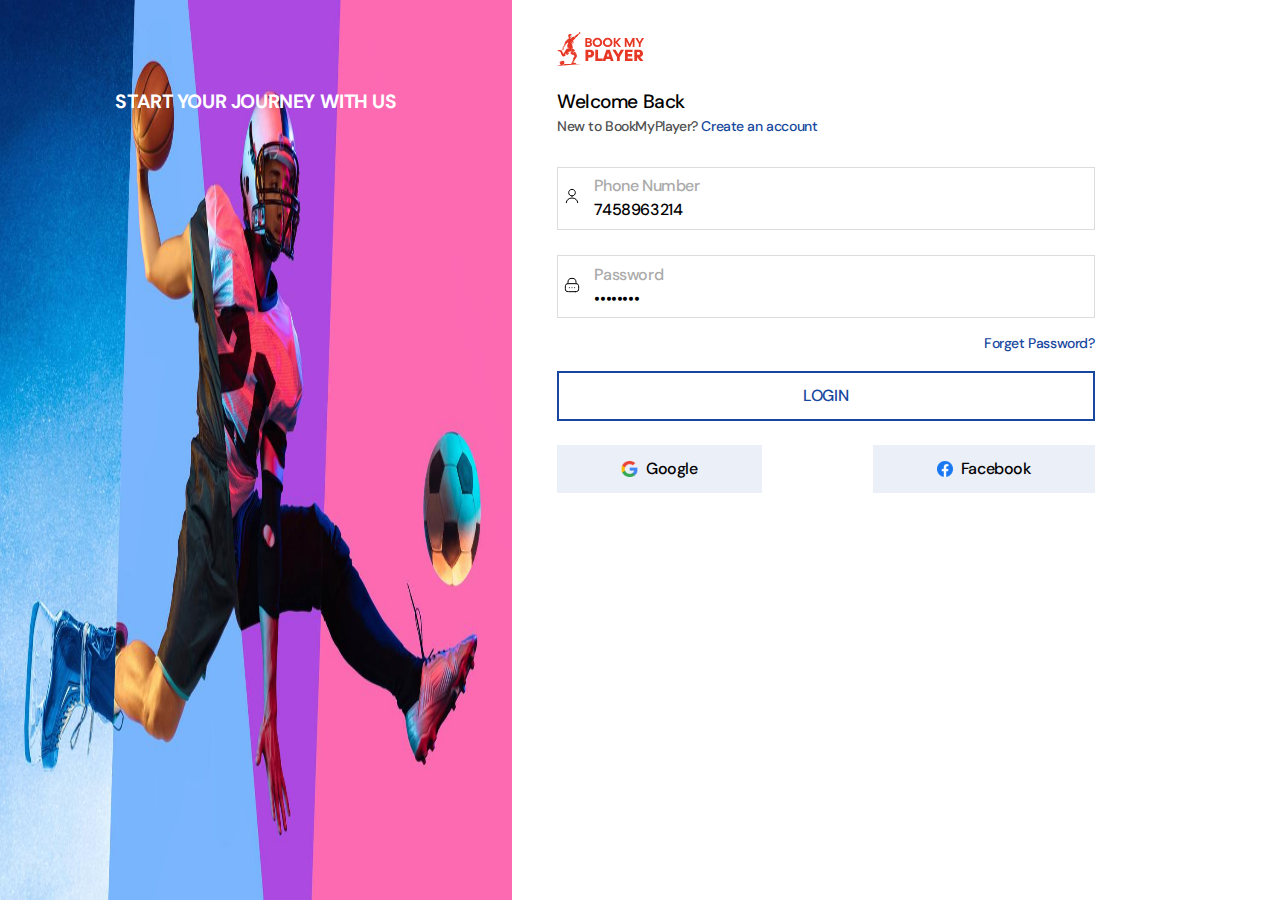
==== index.html @ 10d96722 "changes" ====
<!DOCTYPE html>
<html lang="en">
<head>
    <meta charset="UTF-8">
    <meta name="viewport" content="width=device-width, initial-scale=1.0">
    <title>Document</title>
    <link rel="stylesheet" href="login_desktop.css">
    <!-- font dm sans link  -->

    <link rel="preconnect" href="https://fonts.googleapis.com">
    <link rel="preconnect" href="https://fonts.gstatic.com" crossorigin>
    <link href="https://fonts.googleapis.com/css2?family=DM+Sans:opsz@9..40&display=swap" rel="stylesheet">
</head>
<body>
    <main class="login_desktop_container">
        <div class="login_img">
            <img src="player.png" alt="" class="player_img">
                <p class="common-fonts login_note">start your journey with us</p>
        </div>
        <div class="section_right">
            <img src="logo.svg" alt="" class="login_logo">
            <p class="common-fonts login_welcome">Welcome Back</p>
            <p class="common-fonts login_create_acc">New to BookMyPlayer? <span>Create an account</span> </p>
            <div class="login_fields">
                <div class="main-card-img">
                    <img src="user.svg" alt="" class="login_icon">
                </div>
                <div class="login_username_section">
                    <label class="common-fonts login_username">Phone Number</label>
                    <input type="text" class="common-fonts login_username-input" value="7458963214">
                </div>
            </div>
            <div class="login_fields">
                <div class="main-card-img">
                    <img src="lock.svg" alt="" class="login_icon">
                </div>
                <div class="login_username_section">
                    <label class="common-fonts login_username">Password</label>
                    <input type="password" class="common-fonts login_username-input" value="password">
                </div>
            </div>
            <div class="login_forget">
                <p class="common-fonts login_forget_password">Forget Password?</p>
            </div>
            <div class="login_button">
                <button class="common-fonts login_btn_val">login</button>
        </div>

        <div class="login_media">
           <button class="login_media_btn common-fonts">  <img src="google.svg" alt=""> <span>Google</span> </button>
           <button class="login_media_btn common-fonts">  <img src="facebook.svg" alt=""> <span>Facebook</span> </button>
        </div>
        <div>

        </div>
        </div>
    </main>
</body>
</html>
---- login_desktop.css ----
* {
    margin: 0;
    padding: 0;
    box-sizing: border-box;
}

/* general css start  */

:root {
    --white: #fff;
    --black: #000;
    --acc-color: #17479E;
    --border-color: #dcdcdc;
    --light-grey: #AAA;
    --active-bg: #C7DBFF;
    --search-bg: #fcfcfc;
    --btn-red: #E73725;
    --font-color: #505050;
    --light-bg: #f8f8f8;
    --save-btn: #077838;
}

.common-fonts {
    color: #000;
    font-family: DM Sans;
    font-size: 0.875rem;
    font-style: normal;
    font-weight: 500;
    line-height: 1.5rem;
    letter-spacing: -0.02563rem;
}

.login_desktop_container {
    display: flex;
    align-items: flex-start; /* Align items at the top of the container */
}

.login_img {
    position: relative;
    width: 40%;
}

.login_img img {
    width: 100%;
    height:100vh;

}

.login_note {
    position: absolute;
    top: 10%;
    left: 50%; 
    transform: translateX(-50%); 
    font-size: 1.2rem;
    font-style: normal;
    font-weight: 700;
    text-transform: uppercase;
    color: var(--white); 
    text-align: center;
    width:100%;
}

.login_welcome{
    font-size: 1.2rem;
    margin-left: 2.81rem;
}

.login_create_acc{
    color:var(--font-color);
    margin-left: 2.81rem;
    margin-bottom: 1rem;
}

.login_create_acc span{
    color:var(--acc-color);
    cursor: pointer;
}

.section_right{
    width:60%;
}

.login_fields {
    border: 1px solid var(--border-color);
    display: flex;
    align-items: center;
    justify-content: start;
    margin:0.8rem 2.81rem;
    padding: 0.4rem;
    cursor: pointer;
    width:70%;
}

.login_icon {
    margin-right: 0.88rem;
}


.login_username_section {
    width: 100%;
}

.login_username {
    color: var(--light-grey);
    font-size: 1rem;
}

.login_username-input {
    font-size: 1rem;
    outline: none;
    border: none; 
    width: 100%;
}

.login_button {
    width: 70%; 
    border: 1px solid var(--acc-color);
    color: var(--acc-color);
    margin-left: 2.81rem;
}

.login_btn_val {
    text-align: center;
    width: 100%;
    height: 3rem;
    cursor: pointer;
    border: 1px solid var(--acc-color);
    color:var(--acc-color);
    background-color: var(--white);
    cursor: pointer;
    font-size: 1rem;
    text-transform: uppercase;
}

.login_btn_val:hover{
    color: var(--white);
    background-color: var(--acc-color);
    transition: all 0.5s ease-in-out;
    
}

.section_right{
    display: flex;
    flex-direction: column;
    justify-content: center;
    align-items: start;
}

.login_logo{
    margin-top: 2rem;
    margin-left: 2.81rem;
    margin-bottom: 1.5rem;
}

.login_forget{
    width: 70%;
   display: flex;
   justify-content: end;
   margin-left: 2.81rem;
   margin-bottom: 1rem;
   cursor: pointer;
 
}

.login_forget_password{
    color:var(--acc-color);
}

.login_media{
    width:70%;
    display: flex;
    justify-content: space-between;
    align-items: center;
    margin-left: 2.81rem;

}

.login_media_btn{
    background-color: #EBEFF8;
    padding: 0.75rem 4rem;
    display: flex;
    justify-content: center;
    align-items: center;
    border: none;
    margin-top: 1.5rem;
    font-size: 1rem;
    cursor: pointer;
}

.login_media_btn img{
    margin-right: 0.5rem;
}
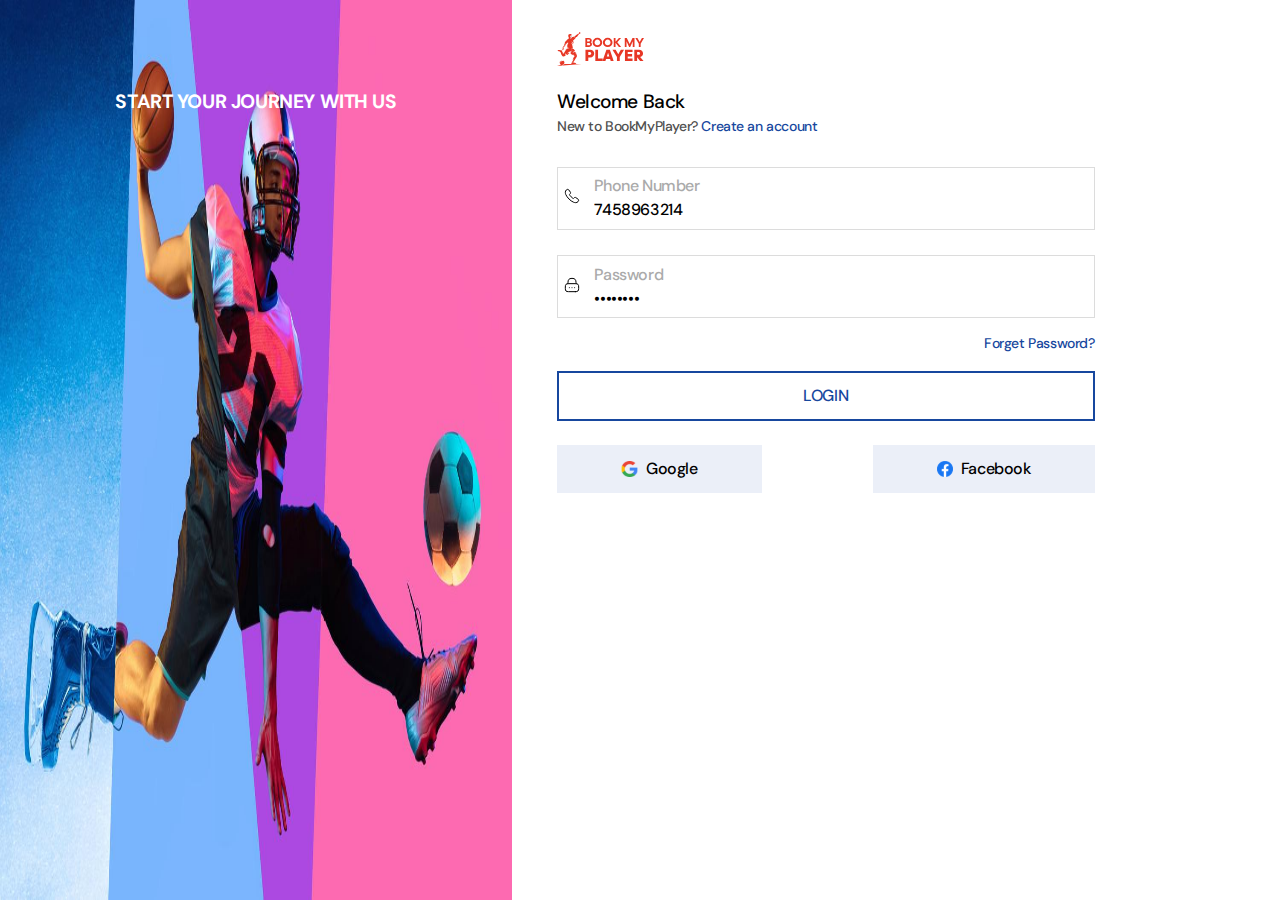
==== commit 5465ad23: "changes" ====
--- a/index.html
+++ b/index.html
@@ -23,7 +23,7 @@
             <p class="common-fonts login_create_acc">New to BookMyPlayer? <span>Create an account</span> </p>
             <div class="login_fields">
                 <div class="main-card-img">
-                    <img src="user.svg" alt="" class="login_icon">
+                    <img src="phone.svg" alt="" class="login_icon">
                 </div>
                 <div class="login_username_section">
                     <label class="common-fonts login_username">Phone Number</label>
--- a/login_desktop.css
+++ b/login_desktop.css
@@ -42,7 +42,7 @@
 
 .login_img img {
     width: 100%;
-    height:100vh;
+    height: 100vh;
 
 }
 
@@ -158,8 +158,7 @@
    justify-content: end;
    margin-left: 2.81rem;
    margin-bottom: 1rem;
-   cursor: pointer;
- 
+   /* align-items: center; */
 }
 
 .login_forget_password{
